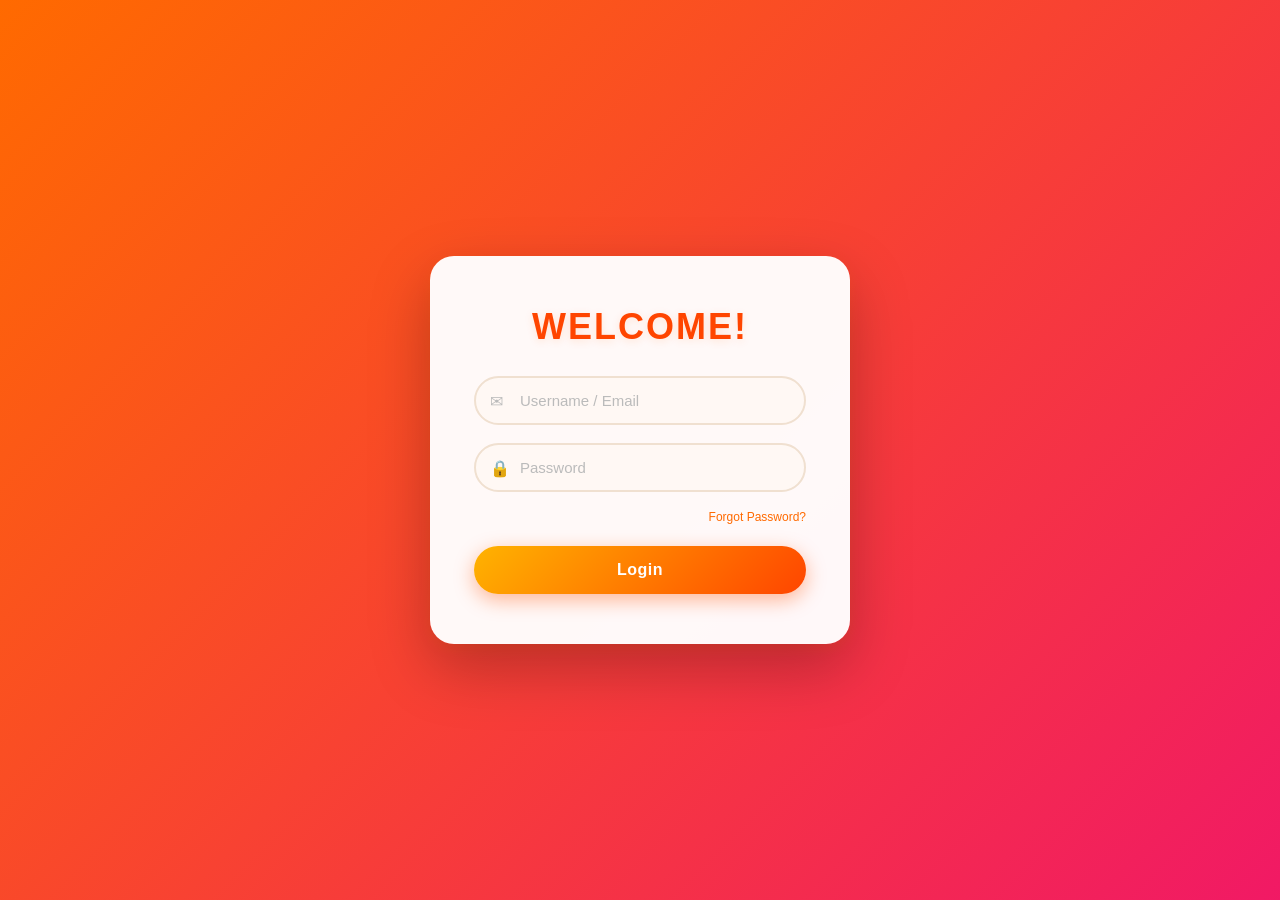
==== index.html @ 781eb382 "Update the website's theme to a vibrant yellow-orange gradient with animated floating bubbles and dy" ====
<!DOCTYPE html>
<html lang="en">
<head>
    <meta charset="UTF-8">
    <meta name="viewport" content="width=device-width, initial-scale=1.0">
    <title>Member Login Portal</title>
    <link rel="stylesheet" href="styles.css">
</head>
<body>

    <div class="bubbles">
        <span class="bubble"></span>
        <span class="bubble"></span>
        <span class="bubble"></span>
        <span class="bubble"></span>
        <span class="bubble"></span>
        <span class="bubble"></span>
    </div>

    <div id="loginPage" class="page-wrapper">
        <div class="card">
            <h1 class="card-title">WELCOME!</h1>
            <form id="loginForm" autocomplete="off">
                <div class="input-group">
                    <span class="input-icon">&#9993;</span>
                    <input type="text" id="username" name="username" placeholder="Username / Email" required autocomplete="username">
                </div>
                <div class="input-group">
                    <span class="input-icon">&#128274;</span>
                    <input type="password" id="password" name="password" placeholder="Password" required autocomplete="current-password">
                </div>
                <p class="forgot">Forgot Password?</p>
                <button type="submit" class="dynamic-btn btn-login">Login</button>
                <p id="loginError" class="error-message"></p>
            </form>
        </div>
    </div>

    <div id="homePage" class="page-wrapper hidden">
        <div class="navbar">
            <h1>Welcome, <span id="userDisplay"></span>!</h1>
            <button class="dynamic-btn btn-logout" onclick="logout()">Logout</button>
        </div>
        <div class="content">
            <h2 class="dashboard-title">Member Dashboard</h2>
            <div class="button-grid">
                <a href="https://example.com/page1" class="nav-button dynamic-btn" target="_blank">
                    <div class="button-icon">📄</div>
                    <div class="button-text">Page 1</div>
                </a>
                <a href="https://example.com/page2" class="nav-button dynamic-btn" target="_blank">
                    <div class="button-icon">📊</div>
                    <div class="button-text">Page 2</div>
                </a>
                <a href="https://example.com/page3" class="nav-button dynamic-btn" target="_blank">
                    <div class="button-icon">⚙️</div>
                    <div class="button-text">Page 3</div>
                </a>
                <a href="https://example.com/page4" class="nav-button dynamic-btn" target="_blank">
                    <div class="button-icon">👤</div>
                    <div class="button-text">Page 4</div>
                </a>
            </div>
        </div>
    </div>

    <script src="script.js"></script>
</body>
</html>
---- styles.css ----
* {
    margin: 0;
    padding: 0;
    box-sizing: border-box;
}

body {
    font-family: 'Segoe UI', Tahoma, Geneva, Verdana, sans-serif;
    background: linear-gradient(135deg, #ff6a00 0%, #ee0979 40%, #ff6a00 100%);
    background-size: 300% 300%;
    animation: bgShift 8s ease infinite;
    min-height: 100vh;
    overflow-x: hidden;
}

@keyframes bgShift {
    0%   { background-position: 0% 50%; }
    50%  { background-position: 100% 50%; }
    100% { background-position: 0% 50%; }
}

/* FLOATING BUBBLES */
.bubbles {
    position: fixed;
    top: 0; left: 0;
    width: 100%; height: 100%;
    pointer-events: none;
    z-index: 0;
    overflow: hidden;
}

.bubble {
    position: absolute;
    bottom: -200px;
    border-radius: 50%;
    background: rgba(255, 200, 50, 0.18);
    animation: floatUp linear infinite;
}

.bubble:nth-child(1) { width: 120px; height: 120px; left: 8%;  animation-duration: 9s;  animation-delay: 0s; }
.bubble:nth-child(2) { width: 70px;  height: 70px;  left: 22%; animation-duration: 7s;  animation-delay: 1.5s; }
.bubble:nth-child(3) { width: 180px; height: 180px; left: 45%; animation-duration: 11s; animation-delay: 3s; }
.bubble:nth-child(4) { width: 90px;  height: 90px;  left: 63%; animation-duration: 8s;  animation-delay: 0.8s; }
.bubble:nth-child(5) { width: 55px;  height: 55px;  left: 78%; animation-duration: 6s;  animation-delay: 2s; }
.bubble:nth-child(6) { width: 140px; height: 140px; left: 88%; animation-duration: 10s; animation-delay: 4s; }

@keyframes floatUp {
    0%   { transform: translateY(0) scale(1);   opacity: 0.6; }
    50%  { transform: translateY(-50vh) scale(1.05); opacity: 0.4; }
    100% { transform: translateY(-110vh) scale(1); opacity: 0; }
}

/* PAGE WRAPPER */
.page-wrapper {
    position: relative;
    z-index: 1;
    min-height: 100vh;
    display: flex;
    flex-direction: column;
    align-items: center;
    justify-content: center;
    padding: 20px;
}

.hidden {
    display: none !important;
}

/* LOGIN CARD */
.card {
    background: rgba(255, 255, 255, 0.97);
    border-radius: 24px;
    padding: clamp(28px, 6vw, 50px) clamp(24px, 5vw, 44px);
    width: 100%;
    max-width: 420px;
    box-shadow: 0 24px 60px rgba(0, 0, 0, 0.25), 0 4px 16px rgba(255, 100, 0, 0.2);
    animation: cardIn 0.5s cubic-bezier(0.34, 1.56, 0.64, 1) both;
}

@keyframes cardIn {
    from { opacity: 0; transform: translateY(40px) scale(0.95); }
    to   { opacity: 1; transform: translateY(0) scale(1); }
}

.card-title {
    text-align: center;
    font-size: clamp(26px, 5vw, 36px);
    font-weight: 900;
    color: #ff4500;
    letter-spacing: 2px;
    margin-bottom: 28px;
    text-shadow: 0 2px 8px rgba(255, 100, 0, 0.15);
}

/* INPUT GROUPS */
.input-group {
    position: relative;
    margin-bottom: 18px;
}

.input-icon {
    position: absolute;
    left: 16px;
    top: 50%;
    transform: translateY(-50%);
    font-size: 16px;
    color: #bbb;
    pointer-events: none;
}

.input-group input {
    width: 100%;
    padding: 14px 16px 14px 44px;
    border: 2px solid #f0e0d0;
    border-radius: 50px;
    font-size: clamp(13px, 2.5vw, 15px);
    background: #fff8f4;
    color: #333;
    transition: border-color 0.3s, box-shadow 0.3s;
    outline: none;
}

.input-group input::placeholder {
    color: #bbb;
}

.input-group input:focus {
    border-color: #ff6a00;
    box-shadow: 0 0 0 4px rgba(255, 106, 0, 0.12);
    background: #fff;
}

.forgot {
    text-align: right;
    font-size: 12px;
    color: #ff6a00;
    margin-bottom: 22px;
    cursor: pointer;
    transition: opacity 0.2s;
}

.forgot:hover { opacity: 0.7; }

/* DYNAMIC ISLAND BUTTON */
.dynamic-btn {
    display: flex;
    align-items: center;
    justify-content: center;
    border-radius: 50px;
    border: none;
    cursor: pointer;
    font-weight: 700;
    letter-spacing: 0.5px;
    transition:
        transform 0.18s cubic-bezier(0.34, 1.56, 0.64, 1),
        box-shadow 0.18s ease,
        border-radius 0.25s cubic-bezier(0.34, 1.56, 0.64, 1),
        background 0.3s ease;
    will-change: transform;
    position: relative;
    overflow: hidden;
}

.dynamic-btn::after {
    content: '';
    position: absolute;
    inset: 0;
    background: rgba(255, 255, 255, 0.15);
    opacity: 0;
    transition: opacity 0.2s;
    border-radius: inherit;
}

.dynamic-btn:hover {
    transform: scale(1.06);
    border-radius: 18px;
    box-shadow: 0 8px 28px rgba(255, 80, 0, 0.45);
}

.dynamic-btn:hover::after {
    opacity: 1;
}

.dynamic-btn:active {
    transform: scale(0.93);
    border-radius: 50px;
    box-shadow: 0 2px 8px rgba(255, 80, 0, 0.3);
}

/* LOGIN BUTTON */
.btn-login {
    width: 100%;
    padding: 15px;
    background: linear-gradient(135deg, #ffb300 0%, #ff4500 100%);
    color: white;
    font-size: clamp(14px, 2.5vw, 16px);
    text-align: center;
    box-shadow: 0 6px 20px rgba(255, 80, 0, 0.4);
    margin: 0 auto;
}

.error-message {
    color: #e74c3c;
    text-align: center;
    margin-top: 14px;
    font-size: 13px;
    display: none;
}

.error-message.show {
    display: block;
}

/* NAVBAR */
.navbar {
    width: 100%;
    max-width: 1200px;
    background: rgba(255, 255, 255, 0.15);
    backdrop-filter: blur(10px);
    padding: clamp(14px, 3vw, 20px) clamp(20px, 5vw, 40px);
    display: flex;
    justify-content: space-between;
    align-items: center;
    color: white;
    border-radius: 20px;
    box-shadow: 0 4px 20px rgba(0,0,0,0.15);
    margin-bottom: 24px;
}

.navbar h1 {
    font-size: clamp(16px, 3vw, 24px);
    font-weight: 800;
    letter-spacing: 0.5px;
}

.btn-logout {
    padding: 10px 24px;
    background: rgba(255, 255, 255, 0.25);
    color: white;
    font-size: 14px;
    box-shadow: 0 4px 12px rgba(0,0,0,0.15);
    border: 1px solid rgba(255,255,255,0.3);
}

.btn-logout:hover {
    background: rgba(255,255,255,0.4);
    box-shadow: 0 8px 24px rgba(0,0,0,0.2);
}

/* DASHBOARD */
.content {
    width: 100%;
    max-width: 1200px;
    padding: clamp(10px, 3vw, 20px);
}

.dashboard-title {
    color: white;
    font-size: clamp(22px, 4vw, 32px);
    font-weight: 900;
    text-align: center;
    margin-bottom: 28px;
    letter-spacing: 1px;
    text-shadow: 0 2px 12px rgba(0,0,0,0.2);
}

.button-grid {
    display: grid;
    grid-template-columns: repeat(auto-fit, minmax(min(100%, 220px), 1fr));
    gap: clamp(14px, 3vw, 24px);
}

.nav-button {
    background: rgba(255, 255, 255, 0.95);
    padding: clamp(22px, 4vw, 36px) clamp(16px, 3vw, 24px);
    border-radius: 24px;
    text-decoration: none;
    text-align: center;
    box-shadow: 0 6px 24px rgba(0, 0, 0, 0.15);
    flex-direction: column;
}

.nav-button:hover {
    transform: scale(1.06) translateY(-4px);
    box-shadow: 0 16px 40px rgba(255, 80, 0, 0.35);
    border-radius: 18px;
}

.nav-button:active {
    transform: scale(0.94);
    border-radius: 24px;
}

.button-icon {
    font-size: clamp(36px, 6vw, 52px);
    margin-bottom: 12px;
    display: block;
}

.button-text {
    color: #ff4500;
    font-size: clamp(14px, 2.5vw, 18px);
    font-weight: 800;
    letter-spacing: 0.5px;
}

/* RESPONSIVE */
@media (max-width: 480px) {
    .card {
        border-radius: 18px;
    }

    .navbar {
        flex-direction: column;
        gap: 12px;
        text-align: center;
    }

    .button-grid {
        grid-template-columns: repeat(2, 1fr);
    }
}
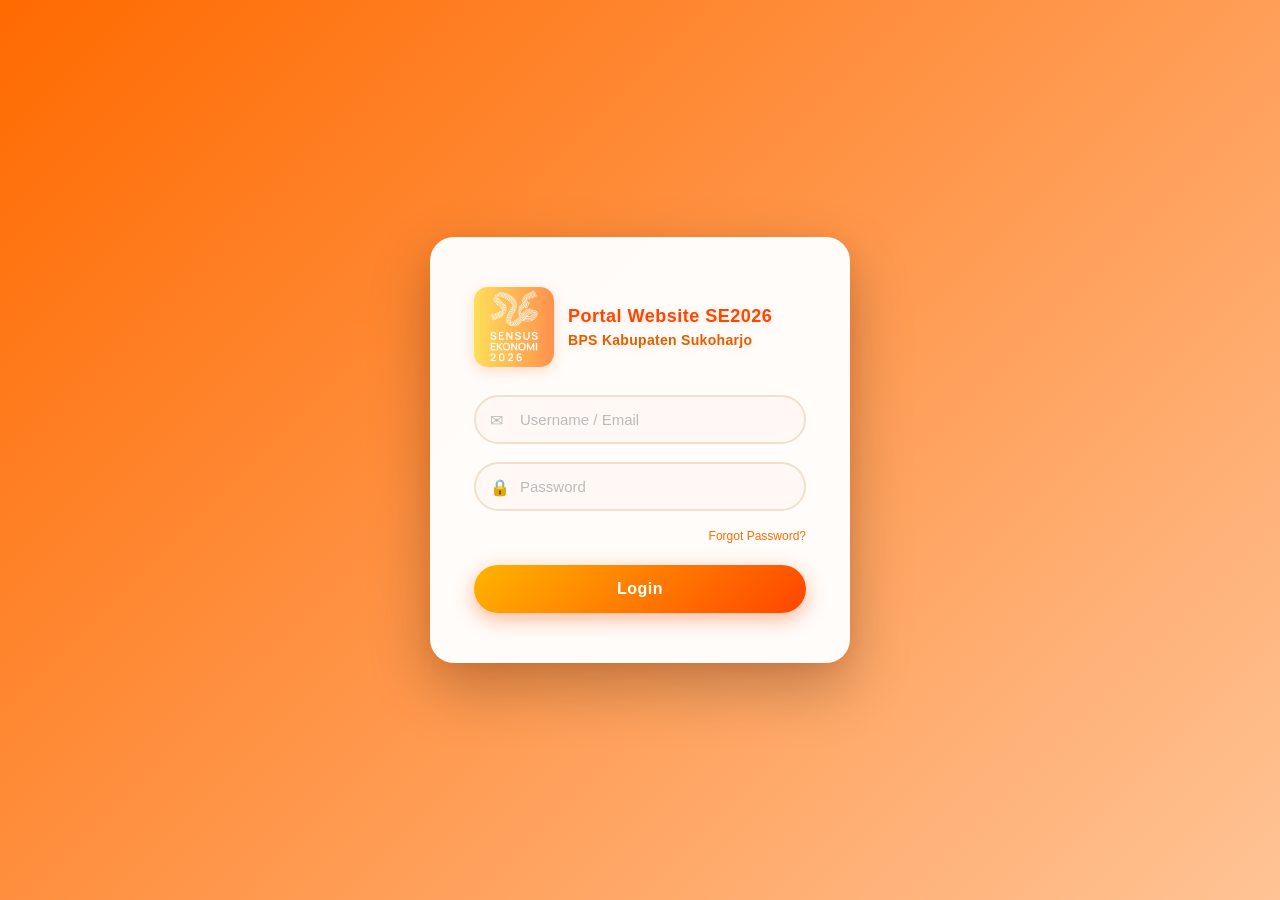
==== commit da5ed1b9: "Update website title and add logo to login card Modify index.html to replace "WELCOME!" with "Portal" ====
--- a/index.html
+++ b/index.html
@@ -19,7 +19,10 @@
 
     <div id="loginPage" class="page-wrapper">
         <div class="card">
-            <h1 class="card-title">WELCOME!</h1>
+            <div class="card-header">
+                <img src="logo.jpg" alt="Sensus Ekonomi 2026" class="card-logo">
+                <h1 class="card-title">Portal Website SE2026<br><span class="card-subtitle">BPS Kabupaten Sukoharjo</span></h1>
+            </div>
             <form id="loginForm" autocomplete="off">
                 <div class="input-group">
                     <span class="input-icon">&#9993;</span>
--- a/styles.css
+++ b/styles.css
@@ -6,7 +6,7 @@
 
 body {
     font-family: 'Segoe UI', Tahoma, Geneva, Verdana, sans-serif;
-    background: linear-gradient(135deg, #ff6a00 0%, #ee0979 40%, #ff6a00 100%);
+    background: linear-gradient(135deg, #ff6a00 0%, #fff0e0 50%, #ff8c00 100%);
     background-size: 300% 300%;
     animation: bgShift 8s ease infinite;
     min-height: 100vh;
@@ -82,14 +82,39 @@
     to   { opacity: 1; transform: translateY(0) scale(1); }
 }
 
+.card-header {
+    display: flex;
+    align-items: center;
+    gap: 14px;
+    margin-bottom: 28px;
+}
+
+.card-logo {
+    width: clamp(56px, 14vw, 80px);
+    height: clamp(56px, 14vw, 80px);
+    object-fit: cover;
+    border-radius: 14px;
+    flex-shrink: 0;
+    box-shadow: 0 4px 14px rgba(255, 100, 0, 0.2);
+}
+
 .card-title {
-    text-align: center;
-    font-size: clamp(26px, 5vw, 36px);
+    text-align: left;
+    font-size: clamp(14px, 3vw, 18px);
     font-weight: 900;
     color: #ff4500;
-    letter-spacing: 2px;
-    margin-bottom: 28px;
+    letter-spacing: 0.5px;
+    line-height: 1.3;
     text-shadow: 0 2px 8px rgba(255, 100, 0, 0.15);
+}
+
+.card-subtitle {
+    display: block;
+    font-size: clamp(11px, 2.2vw, 14px);
+    font-weight: 600;
+    color: #e06000;
+    letter-spacing: 0.3px;
+    margin-top: 3px;
 }
 
 /* INPUT GROUPS */
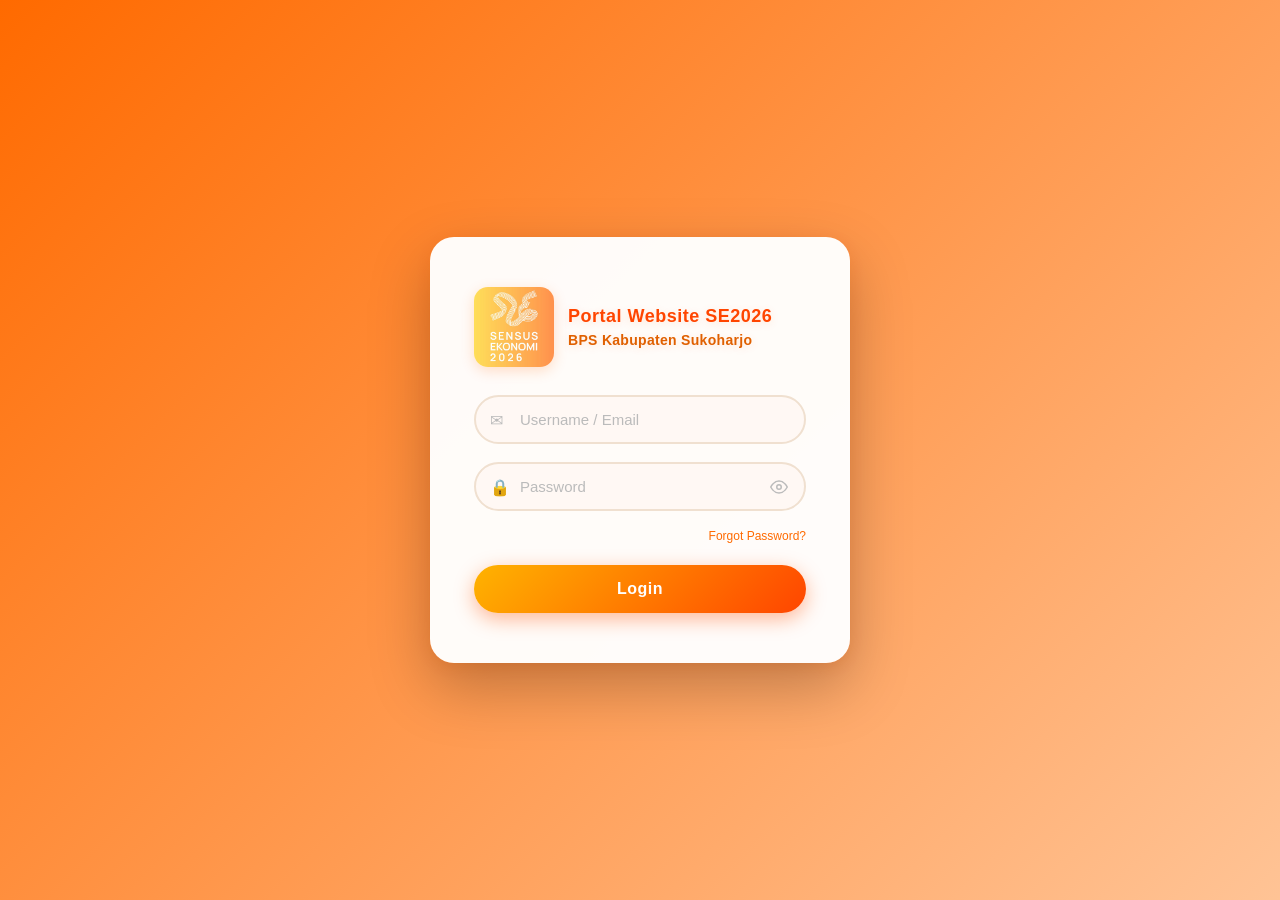
==== commit 6aeaba4a: "Add a button to toggle password visibility in the login form Integrates a show/hide password button " ====
--- a/index.html
+++ b/index.html
@@ -31,6 +31,16 @@
                 <div class="input-group">
                     <span class="input-icon">&#128274;</span>
                     <input type="password" id="password" name="password" placeholder="Password" required autocomplete="current-password">
+                    <button type="button" class="toggle-pw" onclick="togglePassword()" id="toggleBtn" aria-label="Show password">
+                        <svg id="eyeIcon" xmlns="http://www.w3.org/2000/svg" width="18" height="18" viewBox="0 0 24 24" fill="none" stroke="currentColor" stroke-width="2" stroke-linecap="round" stroke-linejoin="round">
+                            <path d="M1 12s4-8 11-8 11 8 11 8-4 8-11 8-11-8-11-8z"/>
+                            <circle cx="12" cy="12" r="3"/>
+                        </svg>
+                        <svg id="eyeOffIcon" xmlns="http://www.w3.org/2000/svg" width="18" height="18" viewBox="0 0 24 24" fill="none" stroke="currentColor" stroke-width="2" stroke-linecap="round" stroke-linejoin="round" style="display:none">
+                            <path d="M17.94 17.94A10.07 10.07 0 0 1 12 20c-7 0-11-8-11-8a18.45 18.45 0 0 1 5.06-5.94M9.9 4.24A9.12 9.12 0 0 1 12 4c7 0 11 8 11 8a18.5 18.5 0 0 1-2.16 3.19m-6.72-1.07a3 3 0 1 1-4.24-4.24"/>
+                            <line x1="1" y1="1" x2="23" y2="23"/>
+                        </svg>
+                    </button>
                 </div>
                 <p class="forgot">Forgot Password?</p>
                 <button type="submit" class="dynamic-btn btn-login">Login</button>
@@ -47,9 +57,9 @@
         <div class="content">
             <h2 class="dashboard-title">Member Dashboard</h2>
             <div class="button-grid">
-                <a href="https://example.com/page1" class="nav-button dynamic-btn" target="_blank">
+                <a href="https://gojags-classroom.bps.go.id/" class="nav-button dynamic-btn" target="_blank">
                     <div class="button-icon">📄</div>
-                    <div class="button-text">Page 1</div>
+                    <div class="button-text">Web Gojaqs</div>
                 </a>
                 <a href="https://example.com/page2" class="nav-button dynamic-btn" target="_blank">
                     <div class="button-icon">📊</div>
--- a/styles.css
+++ b/styles.css
@@ -147,6 +147,25 @@
 
 .input-group input::placeholder {
     color: #bbb;
+}
+
+.toggle-pw {
+    position: absolute;
+    right: 14px;
+    top: 50%;
+    transform: translateY(-50%);
+    background: none;
+    border: none;
+    cursor: pointer;
+    color: #bbb;
+    padding: 4px;
+    display: flex;
+    align-items: center;
+    transition: color 0.2s;
+}
+
+.toggle-pw:hover {
+    color: #ff6a00;
 }
 
 .input-group input:focus {
@@ -240,7 +259,7 @@
 .navbar {
     width: 100%;
     max-width: 1200px;
-    background: rgba(255, 255, 255, 0.15);
+    background: linear-gradient(135deg, #ff8c00 0%, #ff5500 100%);
     backdrop-filter: blur(10px);
     padding: clamp(14px, 3vw, 20px) clamp(20px, 5vw, 40px);
     display: flex;
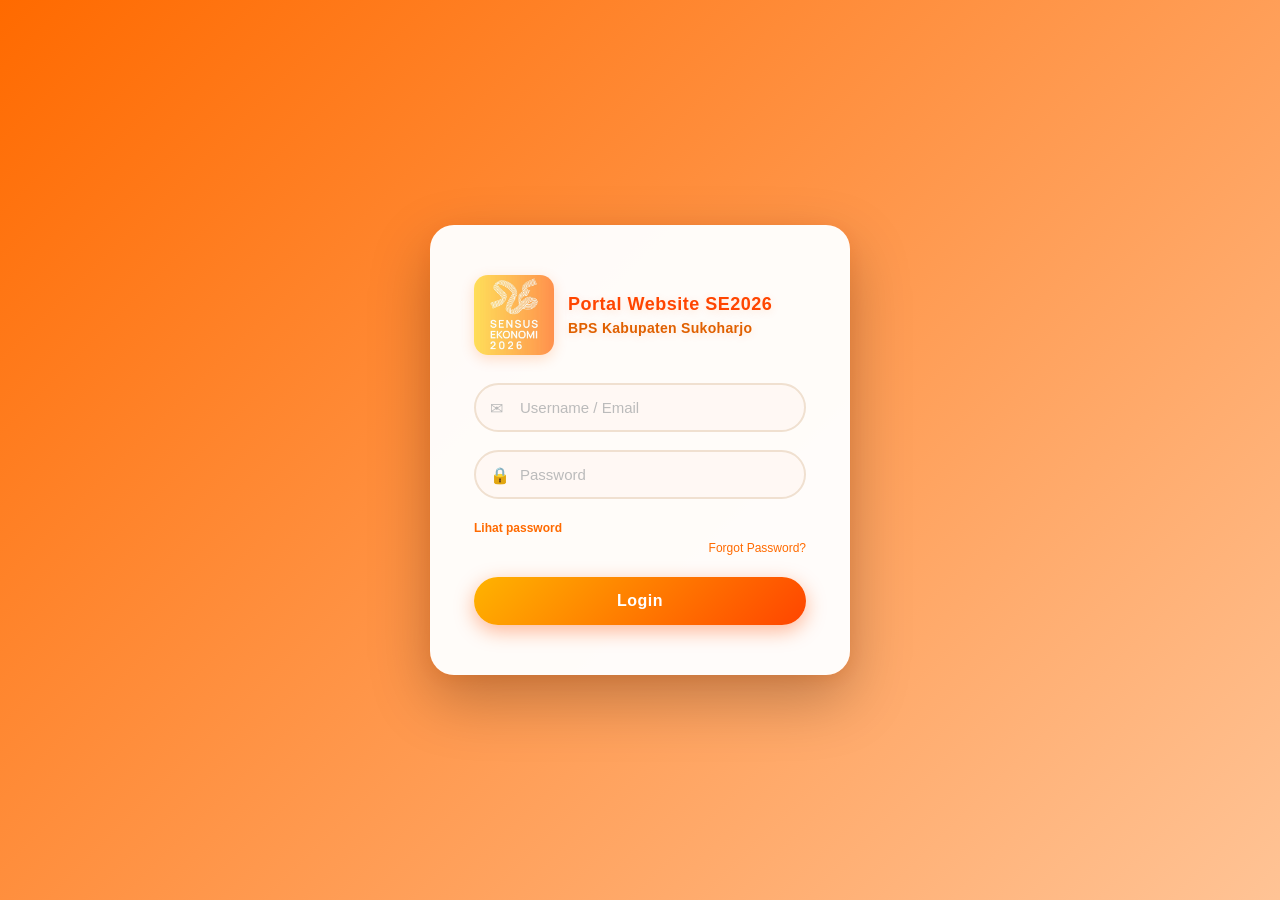
==== commit 2299768c: "Change password visibility toggle from icon to text link Replace eye icon button in password field w" ====
--- a/index.html
+++ b/index.html
@@ -31,17 +31,8 @@
                 <div class="input-group">
                     <span class="input-icon">&#128274;</span>
                     <input type="password" id="password" name="password" placeholder="Password" required autocomplete="current-password">
-                    <button type="button" class="toggle-pw" onclick="togglePassword()" id="toggleBtn" aria-label="Show password">
-                        <svg id="eyeIcon" xmlns="http://www.w3.org/2000/svg" width="18" height="18" viewBox="0 0 24 24" fill="none" stroke="currentColor" stroke-width="2" stroke-linecap="round" stroke-linejoin="round">
-                            <path d="M1 12s4-8 11-8 11 8 11 8-4 8-11 8-11-8-11-8z"/>
-                            <circle cx="12" cy="12" r="3"/>
-                        </svg>
-                        <svg id="eyeOffIcon" xmlns="http://www.w3.org/2000/svg" width="18" height="18" viewBox="0 0 24 24" fill="none" stroke="currentColor" stroke-width="2" stroke-linecap="round" stroke-linejoin="round" style="display:none">
-                            <path d="M17.94 17.94A10.07 10.07 0 0 1 12 20c-7 0-11-8-11-8a18.45 18.45 0 0 1 5.06-5.94M9.9 4.24A9.12 9.12 0 0 1 12 4c7 0 11 8 11 8a18.5 18.5 0 0 1-2.16 3.19m-6.72-1.07a3 3 0 1 1-4.24-4.24"/>
-                            <line x1="1" y1="1" x2="23" y2="23"/>
-                        </svg>
-                    </button>
                 </div>
+                <button type="button" class="toggle-pw-text" onclick="togglePassword()" id="toggleBtn">Lihat password</button>
                 <p class="forgot">Forgot Password?</p>
                 <button type="submit" class="dynamic-btn btn-login">Login</button>
                 <p id="loginError" class="error-message"></p>
--- a/styles.css
+++ b/styles.css
@@ -149,23 +149,23 @@
     color: #bbb;
 }
 
-.toggle-pw {
-    position: absolute;
-    right: 14px;
-    top: 50%;
-    transform: translateY(-50%);
+.toggle-pw-text {
     background: none;
     border: none;
     cursor: pointer;
-    color: #bbb;
-    padding: 4px;
-    display: flex;
-    align-items: center;
-    transition: color 0.2s;
-}
-
-.toggle-pw:hover {
     color: #ff6a00;
+    font-size: 12px;
+    font-weight: 600;
+    padding: 4px 0;
+    margin-top: 6px;
+    margin-bottom: 2px;
+    text-align: left;
+    display: block;
+    transition: opacity 0.2s;
+}
+
+.toggle-pw-text:hover {
+    opacity: 0.7;
 }
 
 .input-group input:focus {
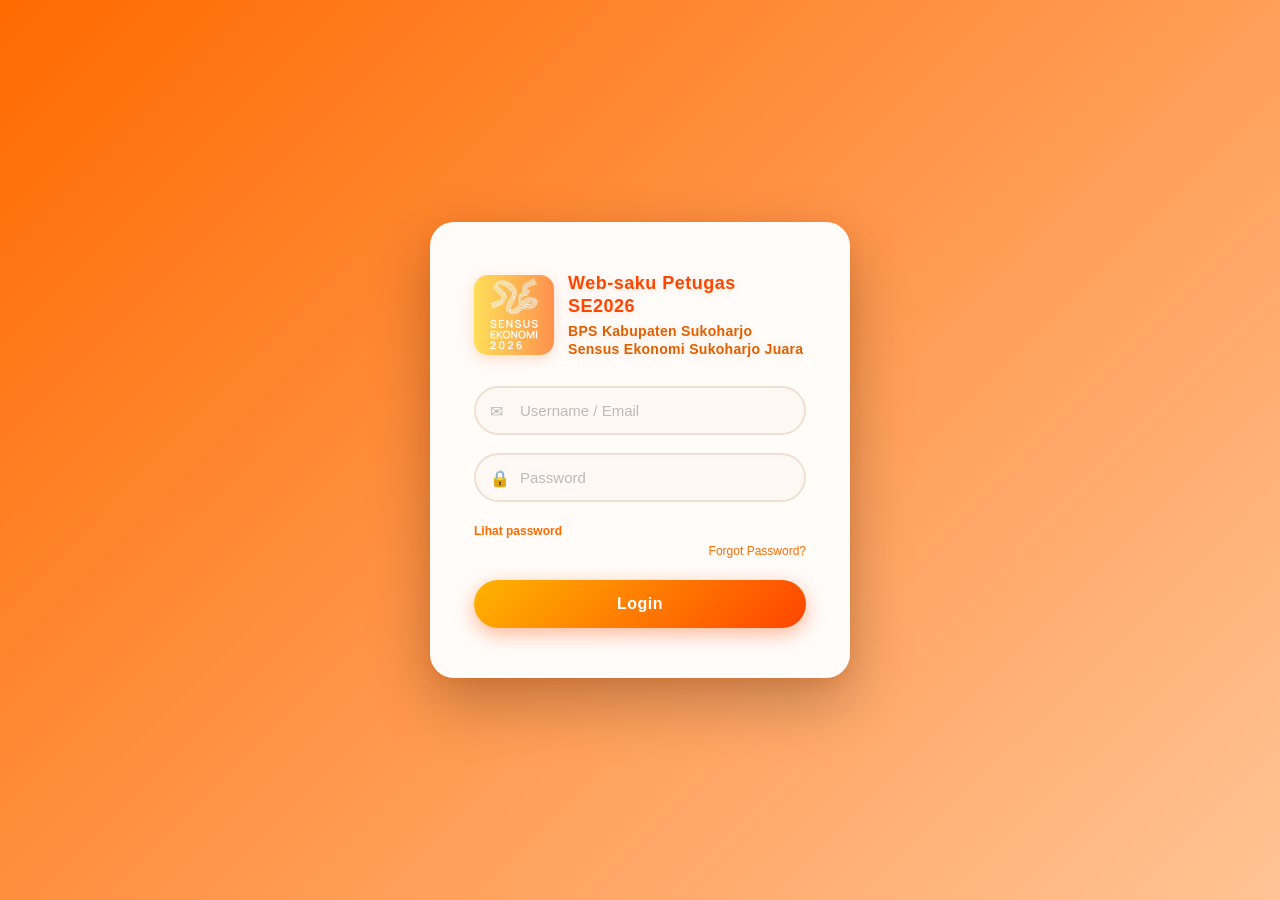
==== commit fff260e5: "Update index.html" ====
--- a/index.html
+++ b/index.html
@@ -21,7 +21,7 @@
         <div class="card">
             <div class="card-header">
                 <img src="logo.jpg" alt="Sensus Ekonomi 2026" class="card-logo">
-                <h1 class="card-title">Portal Website SE2026<br><span class="card-subtitle">BPS Kabupaten Sukoharjo</span></h1>
+                <h1 class="card-title">Web-saku Petugas SE2026<br><span class="card-subtitle">BPS Kabupaten Sukoharjo Sensus Ekonomi Sukoharjo Juara</span></h1>
             </div>
             <form id="loginForm" autocomplete="off">
                 <div class="input-group">
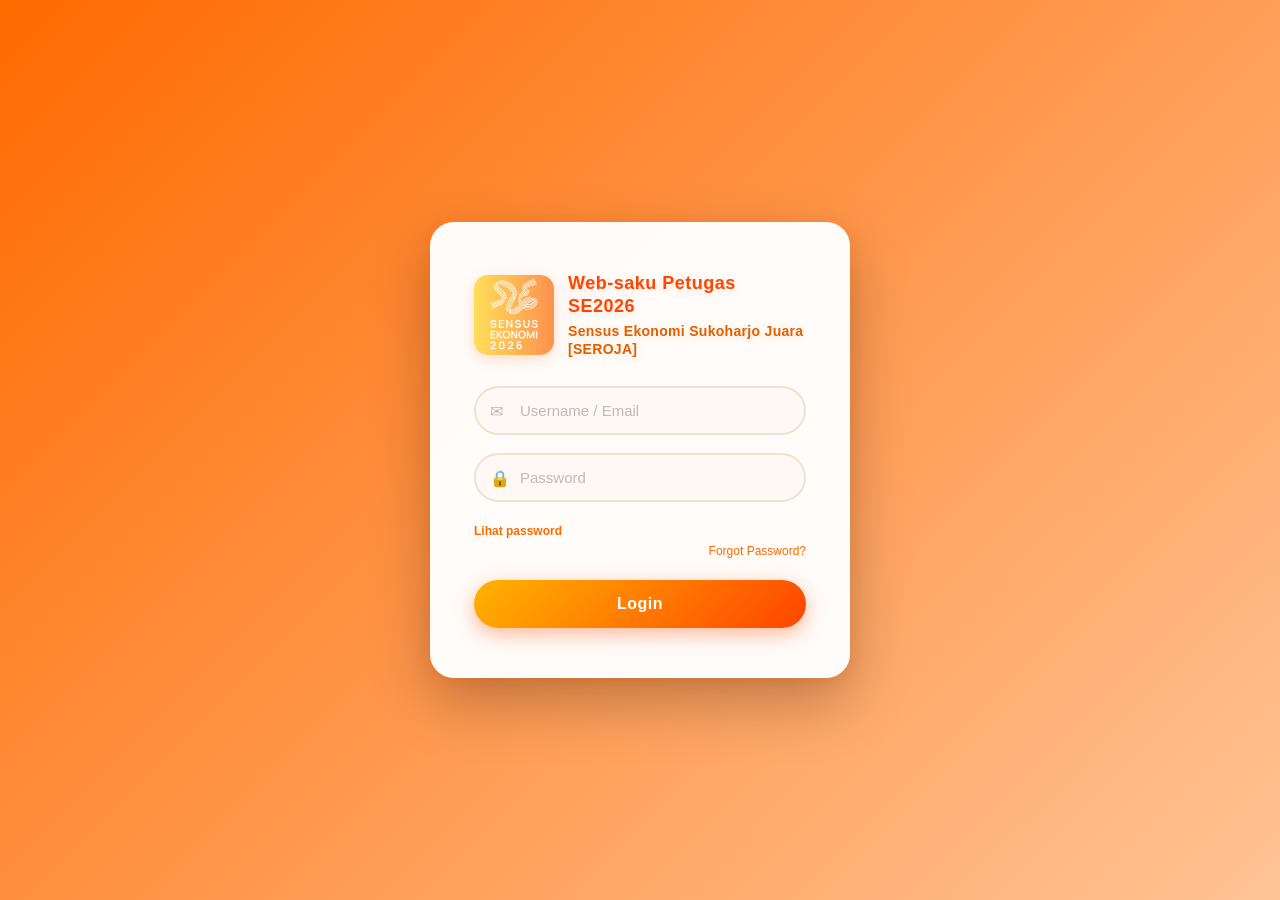
==== commit d409e9ea: "Update index.html" ====
--- a/index.html
+++ b/index.html
@@ -21,7 +21,7 @@
         <div class="card">
             <div class="card-header">
                 <img src="logo.jpg" alt="Sensus Ekonomi 2026" class="card-logo">
-                <h1 class="card-title">Web-saku Petugas SE2026<br><span class="card-subtitle">BPS Kabupaten Sukoharjo Sensus Ekonomi Sukoharjo Juara</span></h1>
+                <h1 class="card-title">Web-saku Petugas SE2026<br><span class="card-subtitle">Sensus Ekonomi Sukoharjo Juara [SEROJA]</span></h1>
             </div>
             <form id="loginForm" autocomplete="off">
                 <div class="input-group">
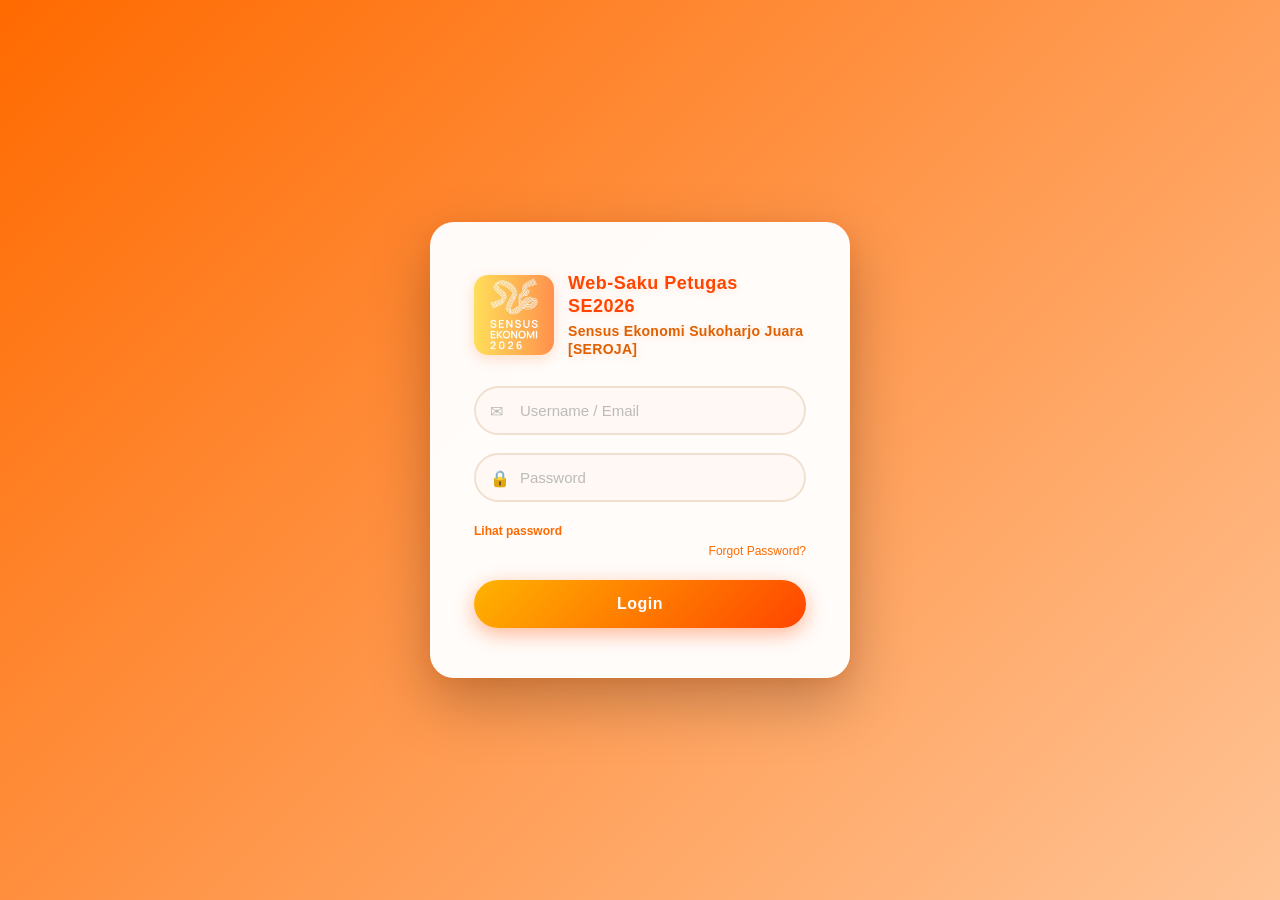
==== commit 2f207c86: "Update index.html" ====
--- a/index.html
+++ b/index.html
@@ -21,7 +21,7 @@
         <div class="card">
             <div class="card-header">
                 <img src="logo.jpg" alt="Sensus Ekonomi 2026" class="card-logo">
-                <h1 class="card-title">Web-saku Petugas SE2026<br><span class="card-subtitle">Sensus Ekonomi Sukoharjo Juara [SEROJA]</span></h1>
+                <h1 class="card-title">Web-Saku Petugas SE2026<br><span class="card-subtitle">Sensus Ekonomi Sukoharjo Juara [SEROJA]</span></h1>
             </div>
             <form id="loginForm" autocomplete="off">
                 <div class="input-group">
